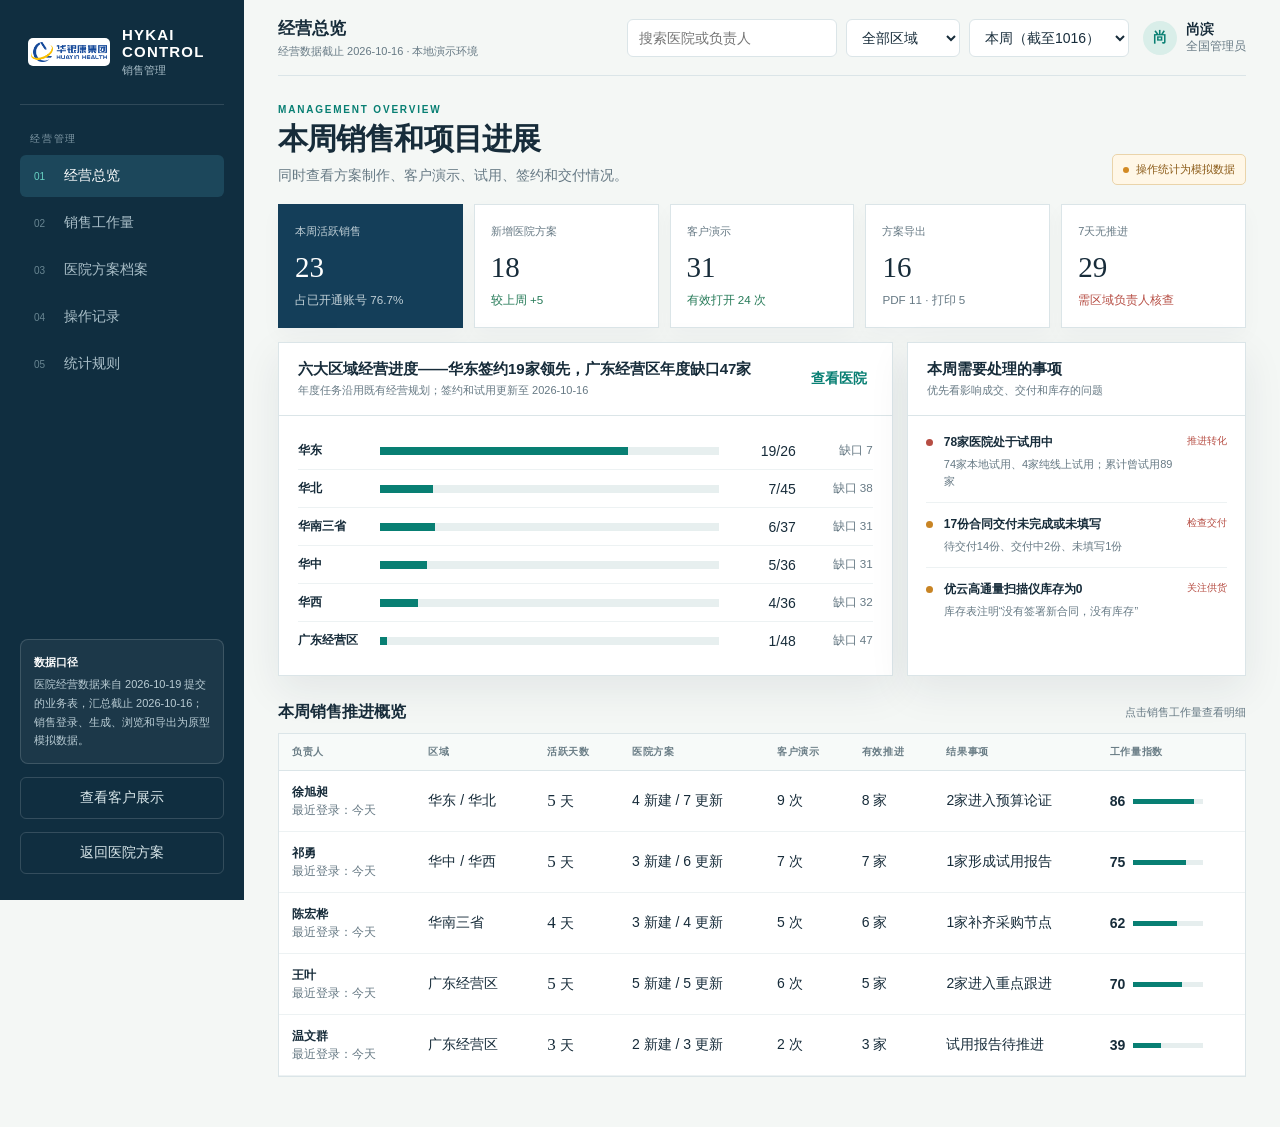
==== admin.html @ fdfa99e7 "Update admin.html via hykai-deploy" ====
<!doctype html>
<html lang="zh-CN">
<head>
  <meta charset="utf-8">
  <meta name="viewport" content="width=device-width,initial-scale=1">
  <title>HYKAI · 销售管理（本地演示版）</title>
  <meta name="description" content="HYKAI销售工作量、医院方案与周会经营数据管理原型。">
  <link rel="stylesheet" href="assets/admin.css">
</head>
<body>
  <div class="admin-shell">
    <aside class="admin-side">
      <div class="brand"><img src="assets/huayin-logo-color.png" alt="华银康集团"><div><b>HYKAI CONTROL</b><span>销售管理</span></div></div>
      <div class="side-label">经营管理</div>
      <nav class="side-nav">
        <button class="active" data-screen="overview"><i>01</i>经营总览</button>
        <button data-screen="sales"><i>02</i>销售工作量</button>
        <button data-screen="hospitals"><i>03</i>医院方案档案</button>
        <button data-screen="events"><i>04</i>操作记录</button>
        <button data-screen="settings"><i>05</i>统计规则</button>
      </nav>
      <div class="side-bottom">
        <div class="data-note"><b>数据口径</b>医院经营数据来自 2026-10-19 提交的业务表，汇总截止 2026-10-16；销售登录、生成、浏览和导出为原型模拟数据。</div>
        <a class="back-link" href="index.html#public" onclick="if(parent!==window){parent.postMessage({type:'hykai:navigate',portal:'public'},'*');return false}">查看客户展示</a>
        <a class="back-link" href="index.html#sales" onclick="if(parent!==window){parent.postMessage({type:'hykai:navigate',portal:'sales',salesView:'project'},'*');return false}">返回医院方案</a>
      </div>
    </aside>

    <main class="admin-main">
      <header class="topbar">
        <div class="top-copy"><b id="topTitle">经营总览</b><span>经营数据截止 2026-10-16 · 本地演示环境</span></div>
        <div class="top-tools"><input class="search" id="globalSearch" placeholder="搜索医院或负责人" aria-label="搜索医院或负责人"><select class="filter" id="globalRegion" aria-label="区域筛选"><option value="all">全部区域</option><option>华东</option><option>华北</option><option>华南三省</option><option>华中</option><option>华西</option><option>广东经营区</option></select><select class="period" aria-label="数据周期" title="当前原型录入截至2026-10-16的经营汇总"><option>本周（截至1016）</option></select><div class="account"><span class="avatar">尚</span><div><b>尚滨</b><small>全国管理员</small></div></div></div>
      </header>

      <section class="screen active" id="screen-overview">
        <div class="page-head"><div><div class="eyebrow">MANAGEMENT OVERVIEW</div><h1>本周销售和项目进展</h1><p>同时查看方案制作、客户演示、试用、签约和交付情况。</p></div><span class="demo-flag"><i></i>操作统计为模拟数据</span></div>
        <div class="kpi-grid">
          <article class="kpi featured"><span>本周活跃销售</span><strong>23</strong><small>占已开通账号 76.7%</small></article>
          <article class="kpi"><span>新增医院方案</span><strong>18</strong><small class="up">较上周 +5</small></article>
          <article class="kpi"><span>客户演示</span><strong>31</strong><small class="up">有效打开 24 次</small></article>
          <article class="kpi"><span>方案导出</span><strong>16</strong><small>PDF 11 · 打印 5</small></article>
          <article class="kpi"><span>7天无推进</span><strong>29</strong><small class="warn">需区域负责人核查</small></article>
        </div>
        <div class="grid-2">
          <article class="panel"><div class="panel-head"><div><h2>六大区域经营进度——华东签约19家领先，广东经营区年度缺口47家</h2><p>年度任务沿用既有经营规划；签约和试用更新至 2026-10-16</p></div><button class="text-btn" data-screen-jump="hospitals">查看医院</button></div><div class="region-bars" id="regionBars"></div></article>
          <article class="panel"><div class="panel-head"><div><h2>本周需要处理的事项</h2><p>优先看影响成交、交付和库存的问题</p></div></div><div class="alert-list"><div class="alert danger"><i></i><div><b>78家医院处于试用中</b><span>74家本地试用、4家纯线上试用；累计曾试用89家</span></div><em>推进转化</em></div><div class="alert"><i></i><div><b>17份合同交付未完成或未填写</b><span>待交付14份、交付中2份、未填写1份</span></div><em>检查交付</em></div><div class="alert"><i></i><div><b>优云高通量扫描仪库存为0</b><span>库存表注明“没有签署新合同，没有库存”</span></div><em>关注供货</em></div></div></article>
        </div>
        <div class="section-title"><h2>本周销售推进概览</h2><span>点击销售工作量查看明细</span></div>
        <div class="table-card"><table class="data-table"><thead><tr><th>负责人</th><th>区域</th><th>活跃天数</th><th>医院方案</th><th>客户演示</th><th>有效推进</th><th>结果事项</th><th>工作量指数</th></tr></thead><tbody id="overviewSales"></tbody></table></div>
      </section>

      <section class="screen" id="screen-sales">
        <div class="page-head"><div><div class="eyebrow">SALES EFFECTIVENESS</div><h1>销售工作量</h1><p>登录次数只用于了解工具是否在使用，不直接计入绩效；项目实际推进情况更重要。</p></div><button class="secondary" id="explainScore">查看计分口径</button></div>
        <div class="panel"><div class="work-summary"><div><span>建议管理结论</span><b style="font-family:inherit;font-size:16px;line-height:1.45">23人活跃，但有效推进集中在8人</b></div><div><span>登录次数</span><b>186</b></div><div><span>实质性方案更新</span><b>27</b></div><div><span>客户有效打开</span><b>24</b></div><div><span>阶段推进</span><b>14</b></div></div></div>
        <div class="work-definition" id="scoreDefinition"><b>默认口径：</b>新建方案3分，实质性修改2分，客户有效打开2分，生成/导出1分，更新下一步计划1分，进入试用/预算/签约等阶段5分；同一医院同一天重复操作只计算一次。</div>
        <div class="section-title"><h2>人员明细</h2><span>原型模拟数据 · 可按区域筛选</span></div>
        <div class="table-card"><table class="data-table"><thead><tr><th>负责人</th><th>所属区域</th><th>登录</th><th>方案新建/更新</th><th>客户演示</th><th>下一步计划</th><th>阶段推进</th><th>指数</th><th>管理判断</th></tr></thead><tbody id="salesRows"></tbody></table></div>
      </section>

      <section class="screen" id="screen-hospitals">
        <div class="page-head"><div><div class="eyebrow">HOSPITAL DOSSIER</div><h1>医院项目档案</h1><p>每家医院集中查看周会数据、方案版本和客户访问记录。</p></div><a class="primary" href="index.html" style="text-decoration:none">新建医院方案</a></div>
        <div class="hospital-tools"><input class="search" id="hospitalSearch" placeholder="搜索医院、负责人或城市"><select class="filter" id="hospitalStatus"><option value="all">全部状态</option><option value="trial">试用客户</option><option value="signed">签约客户</option></select></div>
        <div class="hospital-grid" id="hospitalGrid"></div>
      </section>

      <section class="screen" id="screen-events">
        <div class="page-head"><div><div class="eyebrow">AUDIT TRAIL</div><h1>操作记录</h1><p>记录谁在什么时间更新了哪家医院、哪个方案版本。正式上线后自动记录，销售不需要重复填表。</p></div><span class="demo-flag"><i></i>以下为模拟数据</span></div>
        <div class="table-card"><table class="data-table"><thead><tr><th>时间</th><th>销售</th><th>医院</th><th>动作</th><th>对象</th><th>结果</th><th>计分</th></tr></thead><tbody id="eventRows"></tbody></table></div>
      </section>

      <section class="screen" id="screen-settings">
        <div class="page-head"><div><div class="eyebrow">GOVERNANCE RULES</div><h1>统计和权限规则</h1><p>正式开发前，需要由管理层确认这些规则。</p></div></div>
        <div class="settings-note" id="settingsNotice" role="status">本地原型设置：开关状态仅保存在当前浏览器，用于确认管理规则；正式上线后需由后台权限与审计服务执行。</div>
        <div class="settings-grid"><article class="setting-card"><h3>登录只用于了解使用情况</h3><p>记录登录日期、最近使用时间和连续未登录天数，不把登录次数直接换成绩效分。</p><div class="switch-line"><span>记录登录事件</span><button class="switch active" type="button" data-setting="loginEvent" aria-label="记录登录事件" aria-pressed="true"></button></div></article><article class="setting-card"><h3>重复动作自动去重</h3><p>同一销售、同一医院、同一动作在同一天最多计一次，避免反复打开或导出形成虚假工作量。</p><div class="switch-line"><span>启用日级去重</span><button class="switch active" type="button" data-setting="dailyDedup" aria-label="启用日级去重" aria-pressed="true"></button></div></article><article class="setting-card"><h3>按角色控制查看范围</h3><p>销售看本人，区域负责人看本区域，事业线管理员看全国。下载和分享保留审计记录。</p><div class="switch-line"><span>启用分级权限</span><button class="switch active" type="button" data-setting="roleScope" aria-label="启用分级权限" aria-pressed="true"></button></div></article><article class="setting-card"><h3>客户链接设有效期</h3><p>客户演示链接默认7天失效，可加医院名称和销售姓名水印，禁止公开索引。</p><div class="switch-line"><span>启用安全分享</span><button class="switch active" type="button" data-setting="secureShare" aria-label="启用安全分享" aria-pressed="true"></button></div></article></div>
      </section>
    </main>
  </div>

  <div class="drawer-mask" id="drawerMask"><aside class="drawer"><button class="drawer-close" id="drawerClose" aria-label="关闭">×</button><div id="drawerContent"></div></aside></div>
  <script src="assets/admin.js"></script>
</body>
</html>
---- assets/admin.css ----
:root{
  --ink:#172c3a;--muted:#667984;--line:#dbe5e8;--paper:#f4f7f5;--white:#fff;
  --brand:#087f73;--brand-2:#0ba394;--navy:#143e59;--cyan:#dff4ef;
  --amber:#c88424;--red:#b64d43;--green:#277b59;--shadow:0 14px 38px rgba(23,44,58,.08)
}
*{box-sizing:border-box}html{scroll-behavior:smooth}body{margin:0;background:var(--paper);color:var(--ink);font-family:"PingFang SC","Microsoft YaHei",sans-serif;font-size:14px}button,input,select{font:inherit}button{cursor:pointer}.admin-shell{min-height:100vh;display:grid;grid-template-columns:244px minmax(0,1fr)}
.admin-side{position:sticky;top:0;height:100vh;padding:26px 20px;background:#102e40;color:#fff;display:flex;flex-direction:column}.brand{display:flex;align-items:center;gap:12px;padding:0 8px 26px;border-bottom:1px solid rgba(255,255,255,.13)}.brand img{width:82px;height:28px;object-fit:contain;background:#fff;border-radius:5px;padding:3px}.brand b{display:block;font-size:15px;letter-spacing:.08em}.brand span{display:block;color:#a9bec8;font-size:11px;margin-top:3px}.side-label{margin:27px 10px 9px;color:#829ba7;font-size:10px;letter-spacing:.18em}.side-nav{display:grid;gap:5px}.side-nav button{border:0;background:transparent;color:#abc0c9;text-align:left;padding:12px 14px;border-radius:6px;display:flex;gap:12px;align-items:center}.side-nav button i{font-style:normal;font-size:10px;color:#688591;width:18px}.side-nav button:hover,.side-nav button.active{background:#1c475b;color:#fff}.side-nav button.active i{color:#67d2c3}.side-bottom{margin-top:auto}.data-note{border:1px solid rgba(255,255,255,.15);background:rgba(255,255,255,.05);padding:13px;border-radius:8px;color:#b9ccd4;font-size:11px;line-height:1.7}.data-note b{display:block;color:#fff;margin-bottom:4px}.back-link{display:block;margin-top:13px;padding:11px 12px;color:#d9e7ea;text-decoration:none;border:1px solid rgba(255,255,255,.15);border-radius:6px;text-align:center}
.admin-main{min-width:0;padding:0 34px 50px}.topbar{height:76px;display:flex;align-items:center;justify-content:space-between;border-bottom:1px solid var(--line)}.top-copy b{font-size:17px}.top-copy span{display:block;color:var(--muted);font-size:11px;margin-top:4px}.top-tools{display:flex;align-items:center;gap:9px}.period,.filter,.search{border:1px solid var(--line);background:#fff;border-radius:6px;height:38px;padding:0 11px;color:var(--ink)}.search{width:210px}.account{display:flex;align-items:center;gap:9px;margin-left:5px}.avatar{width:34px;height:34px;border-radius:50%;display:grid;place-items:center;background:#d9eee9;color:var(--brand);font-weight:700}.account small{display:block;color:var(--muted)}
.screen{display:none}.screen.active{display:block}.page-head{padding:28px 0 19px;display:flex;justify-content:space-between;align-items:flex-end;gap:22px}.page-head h1{margin:4px 0 7px;font-family:"Songti SC",serif;font-size:30px;letter-spacing:-.03em}.page-head p{margin:0;color:var(--muted)}.eyebrow{color:var(--brand);font-size:10px;font-weight:700;letter-spacing:.18em}.primary,.secondary{border-radius:6px;padding:10px 15px;font-weight:650}.primary{background:var(--brand);border:1px solid var(--brand);color:white}.secondary{background:white;border:1px solid var(--line);color:var(--ink)}.demo-flag{display:inline-flex;align-items:center;gap:7px;padding:7px 10px;background:#fff7e7;color:#8b5b18;border:1px solid #ead4aa;border-radius:5px;font-size:11px}.demo-flag i{width:6px;height:6px;border-radius:50%;background:#d38a23}
.kpi-grid{display:grid;grid-template-columns:repeat(5,minmax(0,1fr));gap:11px}.kpi{background:#fff;border:1px solid var(--line);padding:17px 16px;min-height:124px;box-shadow:0 8px 20px rgba(23,44,58,.03)}.kpi span{color:var(--muted);font-size:11px}.kpi strong{display:block;font-family:Georgia,serif;font-size:29px;margin:12px 0 7px;font-weight:500}.kpi small{color:var(--muted)}.kpi small.up{color:var(--green)}.kpi small.warn{color:var(--red)}.kpi.featured{background:var(--navy);color:#fff;border-color:var(--navy)}.kpi.featured span,.kpi.featured small{color:#c2d1d8}
.grid-2{display:grid;grid-template-columns:minmax(0,1.45fr) minmax(310px,.8fr);gap:14px;margin-top:14px}.panel{background:#fff;border:1px solid var(--line);box-shadow:var(--shadow)}.panel-head{padding:17px 19px;border-bottom:1px solid var(--line);display:flex;align-items:center;justify-content:space-between;gap:15px}.panel-head h2{font-size:15px;margin:0}.panel-head p{margin:4px 0 0;font-size:11px;color:var(--muted)}.text-btn{border:0;background:transparent;color:var(--brand);font-weight:650}.region-bars{padding:16px 19px}.region-row{display:grid;grid-template-columns:70px 1fr 65px 65px;align-items:center;gap:12px;padding:10px 0;border-bottom:1px solid #edf2f3}.region-row:last-child{border:0}.region-row b{font-size:12px}.bar{height:8px;background:#e7efef;position:relative}.bar i{position:absolute;inset:0 auto 0 0;background:var(--brand)}.region-row span{text-align:right;font-variant-numeric:tabular-nums}.region-row small{text-align:right;color:var(--muted)}
.alert-list{padding:5px 18px 13px}.alert{display:grid;grid-template-columns:8px 1fr auto;gap:10px;padding:13px 0;border-bottom:1px solid #edf2f3}.alert:last-child{border:0}.alert i{width:7px;height:7px;border-radius:50%;margin-top:5px;background:var(--amber)}.alert.danger i{background:var(--red)}.alert b{display:block;font-size:12px;margin-bottom:4px}.alert span{color:var(--muted);font-size:11px}.alert em{font-style:normal;font-size:10px;color:var(--red);white-space:nowrap}
.section-title{display:flex;justify-content:space-between;align-items:center;margin:26px 0 10px}.section-title h2{font-size:16px;margin:0}.section-title span{font-size:11px;color:var(--muted)}.table-card{background:#fff;border:1px solid var(--line);overflow:auto}.data-table{width:100%;border-collapse:collapse;min-width:880px}.data-table th{text-align:left;background:#f7faf9;color:#6a7d86;font-size:10px;font-weight:600;letter-spacing:.06em;padding:11px 13px;border-bottom:1px solid var(--line)}.data-table td{padding:13px;border-bottom:1px solid #edf2f3;vertical-align:middle}.data-table tr:hover td{background:#f9fbfa}.name-cell b{display:block;font-size:12px}.name-cell small{color:var(--muted)}.metric-strong{font-family:Georgia,serif;font-size:17px}.pill{display:inline-block;padding:4px 7px;border-radius:3px;font-size:10px;background:#e9f5f2;color:var(--green)}.pill.warn{background:#fff0dd;color:#95601d}.pill.risk{background:#fae8e5;color:#9a3f37}.score{display:flex;align-items:center;gap:8px}.score-track{width:70px;height:5px;background:#e6eeee}.score-track i{display:block;height:100%;background:var(--brand)}
.work-summary{display:grid;grid-template-columns:1.1fr repeat(4,1fr);border-bottom:1px solid var(--line)}.work-summary>div{padding:18px;border-right:1px solid var(--line)}.work-summary>div:last-child{border:0}.work-summary span{font-size:10px;color:var(--muted)}.work-summary b{display:block;font-family:Georgia,serif;font-size:23px;margin-top:7px}.work-definition{margin-top:14px;background:#eaf4f1;border:1px solid #cde4de;padding:13px 16px;color:#375e59;font-size:12px;line-height:1.65}.work-definition b{color:#1e4d47}
.hospital-tools{display:flex;gap:9px;margin-bottom:12px}.hospital-tools .search{flex:1;max-width:390px}.hospital-grid{display:grid;grid-template-columns:repeat(3,minmax(260px,1fr));gap:12px}.hospital-card{background:#fff;border:1px solid var(--line);padding:17px;text-align:left;color:var(--ink);transition:.18s}.hospital-card:hover{transform:translateY(-2px);box-shadow:var(--shadow);border-color:#a7c9c3}.hospital-card-head{display:flex;justify-content:space-between;gap:15px}.hospital-card h3{font-size:14px;margin:0 0 5px}.hospital-card p{font-size:11px;color:var(--muted);margin:0}.hospital-meta{display:grid;grid-template-columns:repeat(3,1fr);gap:8px;margin:16px 0}.hospital-meta span{border-top:1px solid #e5ecee;padding-top:9px;color:var(--muted);font-size:10px}.hospital-meta b{display:block;color:var(--ink);font-size:13px;margin-top:3px}.hospital-foot{display:flex;justify-content:space-between;align-items:center;font-size:10px;color:var(--muted)}
.drawer-mask{position:fixed;inset:0;background:rgba(10,30,40,.42);display:none;z-index:10}.drawer-mask.open{display:block}.drawer{position:absolute;right:0;top:0;height:100%;width:min(560px,94vw);background:#fff;padding:26px 28px;overflow:auto;box-shadow:-20px 0 50px rgba(12,32,42,.2)}.drawer-close{position:absolute;right:20px;top:18px;border:0;background:#eef3f3;width:34px;height:34px;border-radius:50%;font-size:20px}.drawer h2{font-family:"Songti SC",serif;font-size:25px;margin:16px 0 7px}.drawer-sub{color:var(--muted)}.drawer-kpis{display:grid;grid-template-columns:repeat(3,1fr);gap:8px;margin:22px 0}.drawer-kpis div{background:#f3f7f6;padding:12px}.drawer-kpis span{font-size:10px;color:var(--muted)}.drawer-kpis b{display:block;margin-top:6px}.timeline-list{border-left:1px solid #cbdcda;margin:20px 0 0 7px;padding-left:20px}.event{position:relative;padding:0 0 19px}.event:before{content:"";position:absolute;left:-25px;top:4px;width:8px;height:8px;border-radius:50%;background:var(--brand);box-shadow:0 0 0 4px #e4f2ef}.event time{font-size:10px;color:var(--muted)}.event b{display:block;margin:4px 0}.event span{color:var(--muted);font-size:11px}.drawer-actions{display:flex;gap:9px;margin-top:18px}
.empty{padding:50px;text-align:center;color:var(--muted);grid-column:1/-1}.settings-note{margin:0 0 13px;padding:11px 14px;border:1px solid #cde4de;background:#edf7f4;color:#315f59;font-size:12px;line-height:1.6}.settings-grid{display:grid;grid-template-columns:repeat(2,minmax(280px,1fr));gap:13px}.setting-card{background:#fff;border:1px solid var(--line);padding:20px}.setting-card h3{margin:0 0 7px}.setting-card p{color:var(--muted);line-height:1.7}.switch-line{display:flex;justify-content:space-between;align-items:center;gap:12px;border-top:1px solid var(--line);padding-top:14px}.switch{flex:0 0 auto;width:42px;height:23px;border:0;padding:0;border-radius:12px;background:#aebbc0;position:relative;transition:.18s}.switch:after{content:"";position:absolute;width:17px;height:17px;border-radius:50%;background:#fff;left:3px;top:3px;transition:.18s}.switch.active{background:var(--brand)}.switch.active:after{left:22px}.switch:focus-visible{outline:3px solid rgba(8,127,115,.22);outline-offset:2px}
@media(max-width:1100px){.kpi-grid{grid-template-columns:repeat(3,1fr)}.hospital-grid{grid-template-columns:repeat(2,1fr)}.top-tools .search{display:none}}@media(max-width:760px){.admin-shell{display:block}.admin-side{position:relative;height:auto;padding:16px}.brand{padding-bottom:14px}.side-label,.data-note{display:none}.side-nav{display:grid;grid-template-columns:repeat(3,minmax(0,1fr));overflow:visible}.side-nav button{white-space:nowrap;padding:10px 8px;justify-content:center}.side-nav button i{display:none}.side-bottom{margin-top:12px}.admin-main{padding:0 15px 35px}.topbar{height:auto;padding:15px 0}.top-tools .filter,.top-tools .period,.account div{display:none}.page-head{align-items:flex-start;flex-direction:column}.kpi-grid{grid-template-columns:repeat(2,1fr)}.grid-2{grid-template-columns:1fr}.hospital-grid,.settings-grid{grid-template-columns:1fr}.work-summary{grid-template-columns:repeat(2,1fr)}.work-summary>div:first-child{grid-column:1/-1}.region-row{grid-template-columns:58px 1fr 50px}.region-row small{display:none}}
body.portal-embedded .topbar{height:62px;position:sticky;top:0;z-index:4;background:rgba(244,247,245,.96);backdrop-filter:blur(10px)}
body.portal-embedded .top-copy span,body.portal-embedded .account{display:none}
@media(max-width:760px){body.portal-embedded .admin-side{padding:7px 6px;background:#102e40}body.portal-embedded .brand,body.portal-embedded .side-label,body.portal-embedded .side-bottom{display:none}body.portal-embedded .side-nav{grid-template-columns:repeat(5,minmax(0,1fr));gap:2px}body.portal-embedded .side-nav button{min-width:0;padding:10px 2px;font-size:10px;line-height:1.15;white-space:normal;text-align:center}body.portal-embedded .admin-main{padding-top:0}body.portal-embedded .topbar{position:static;height:auto;padding:9px 0}body.portal-embedded .top-copy{display:none}body.portal-embedded .top-tools{width:100%;gap:6px}body.portal-embedded .top-tools .search{display:block;flex:1;min-width:0;width:auto}body.portal-embedded .top-tools .filter{display:block;width:104px;min-width:104px}body.portal-embedded .top-tools .period{display:none}}
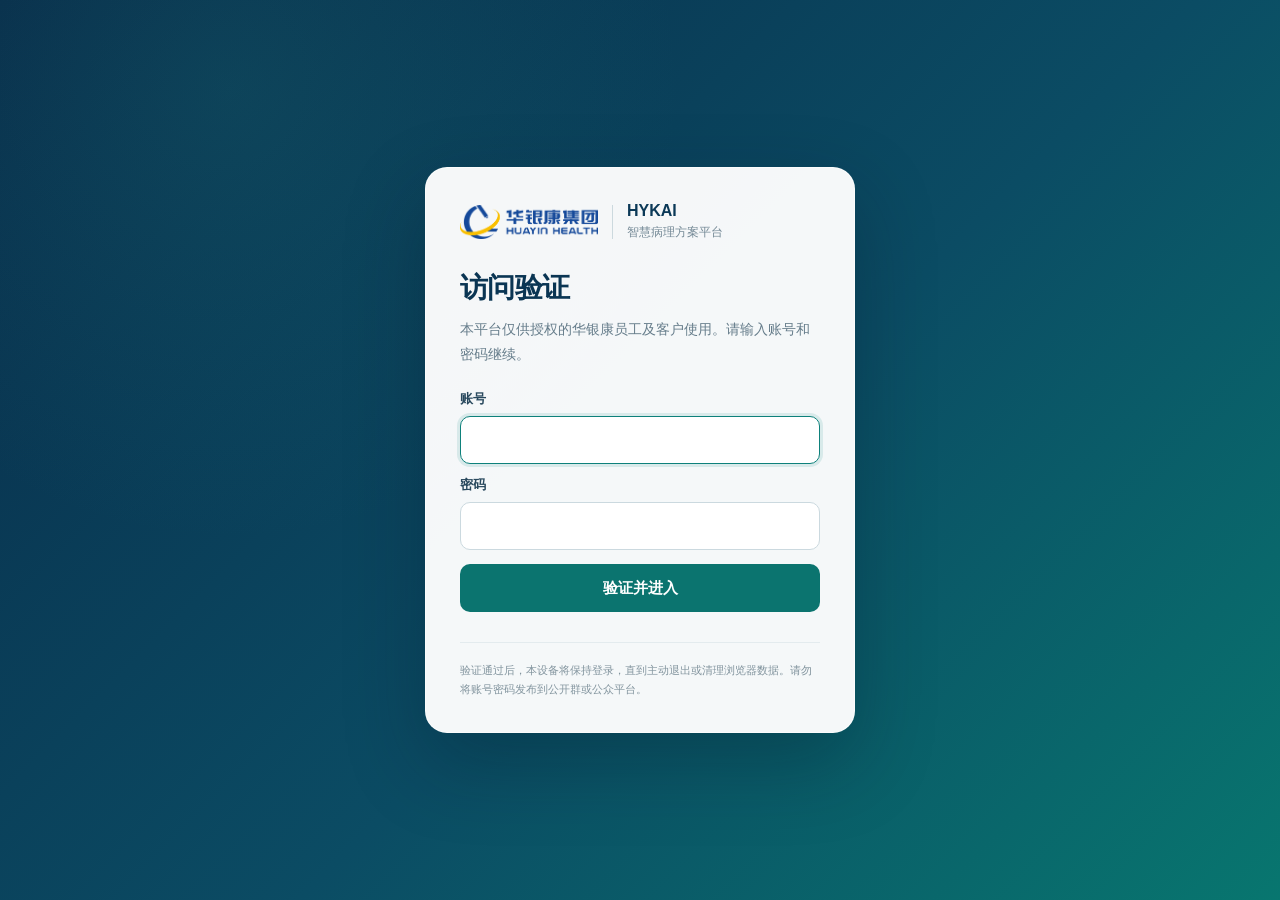
==== commit ff9b1ced: "Update admin.html via hykai-deploy" ====
--- a/admin.html
+++ b/admin.html
@@ -3,14 +3,18 @@
 <head>
   <meta charset="utf-8">
   <meta name="viewport" content="width=device-width,initial-scale=1">
+  <meta name="robots" content="noindex,nofollow,noarchive">
   <title>HYKAI · 销售管理（本地演示版）</title>
   <meta name="description" content="HYKAI销售工作量、医院方案与周会经营数据管理原型。">
+  <script>document.documentElement.classList.add('access-pending')</script>
+  <link rel="stylesheet" href="assets/access-control.css">
+  <script src="assets/access-control.js?v=20261019-performance" defer></script>
   <link rel="stylesheet" href="assets/admin.css">
 </head>
 <body>
   <div class="admin-shell">
     <aside class="admin-side">
-      <div class="brand"><img src="assets/huayin-logo-color.png" alt="华银康集团"><div><b>HYKAI CONTROL</b><span>销售管理</span></div></div>
+      <div class="brand"><img src="assets/public-logo.png" alt="华银康集团"><div><b>HYKAI CONTROL</b><span>销售管理</span></div></div>
       <div class="side-label">经营管理</div>
       <nav class="side-nav">
         <button class="active" data-screen="overview"><i>01</i>经营总览</button>
--- a/assets/access-control.css
+++ b/assets/access-control.css
@@ -0,0 +1,12 @@
+html.access-pending body{opacity:0!important}
+html.access-locked body{margin:0;min-height:100vh;background:#f3f7f8;opacity:1!important}
+html.access-locked body>:not(#hykai-access-gate){display:none!important}
+#hykai-access-gate{visibility:visible!important;position:fixed;inset:0;z-index:2147483647;display:grid;place-items:center;padding:24px;background:radial-gradient(circle at 18% 10%,rgba(34,139,134,.18),transparent 34%),linear-gradient(135deg,#082b49 0%,#0b4c64 55%,#08766f 100%);font-family:"PingFang SC","Microsoft YaHei",Arial,sans-serif;color:#163047}
+.hykai-access-card{width:min(430px,100%);padding:34px;border:1px solid rgba(255,255,255,.65);border-radius:22px;background:rgba(255,255,255,.96);box-shadow:0 30px 80px rgba(0,21,36,.28)}
+.hykai-access-brand{display:flex;align-items:center;gap:14px;margin-bottom:28px}.hykai-access-brand img{width:138px;height:auto}.hykai-access-brand span{height:34px;width:1px;background:#ccd9de}.hykai-access-brand b{display:block;color:#0b3957;font-size:16px}.hykai-access-brand small{display:block;margin-top:4px;color:#738895;font-size:12px}
+.hykai-access-card h1{margin:0 0 10px;color:#0a3553;font-size:28px;letter-spacing:-.02em}.hykai-access-card p{margin:0 0 24px;color:#667d8b;font-size:14px;line-height:1.75}
+.hykai-access-field{display:block}.hykai-access-field span{display:block;margin-bottom:8px;color:#28485d;font-size:13px;font-weight:700}.hykai-access-field input{width:100%;height:48px;border:1px solid #cbd9df;border-radius:10px;padding:0 13px;background:#fff;color:#132f42;font:600 16px Arial,sans-serif;letter-spacing:.06em;outline:none}.hykai-access-field input:focus{border-color:#0e817b;box-shadow:0 0 0 3px rgba(14,129,123,.12)}
+.hykai-access-submit{width:100%;height:48px;margin-top:14px;border:0;border-radius:10px;background:#0b746f;color:#fff;font-size:15px;font-weight:700;cursor:pointer}.hykai-access-submit:hover{background:#085f5b}.hykai-access-submit:disabled{opacity:.65;cursor:wait}
+.hykai-access-error{min-height:20px;margin:10px 0 0!important;color:#b53a33!important;font-size:13px!important}.hykai-access-foot{padding-top:18px;border-top:1px solid #e3ebee;color:#82949e;font-size:11px;line-height:1.65}
+.hykai-access-signout{position:fixed;right:14px;bottom:14px;z-index:2147483000;border:1px solid rgba(11,57,87,.18);border-radius:999px;padding:7px 11px;background:rgba(255,255,255,.9);color:#607581;font:12px "PingFang SC","Microsoft YaHei",sans-serif;box-shadow:0 5px 18px rgba(13,48,70,.12);cursor:pointer}.hykai-access-signout:hover{color:#0b746f;border-color:#0b746f}
+@media(max-width:520px){#hykai-access-gate{padding:16px}.hykai-access-card{padding:26px 22px;border-radius:18px}.hykai-access-card h1{font-size:24px}.hykai-access-brand img{width:124px}}
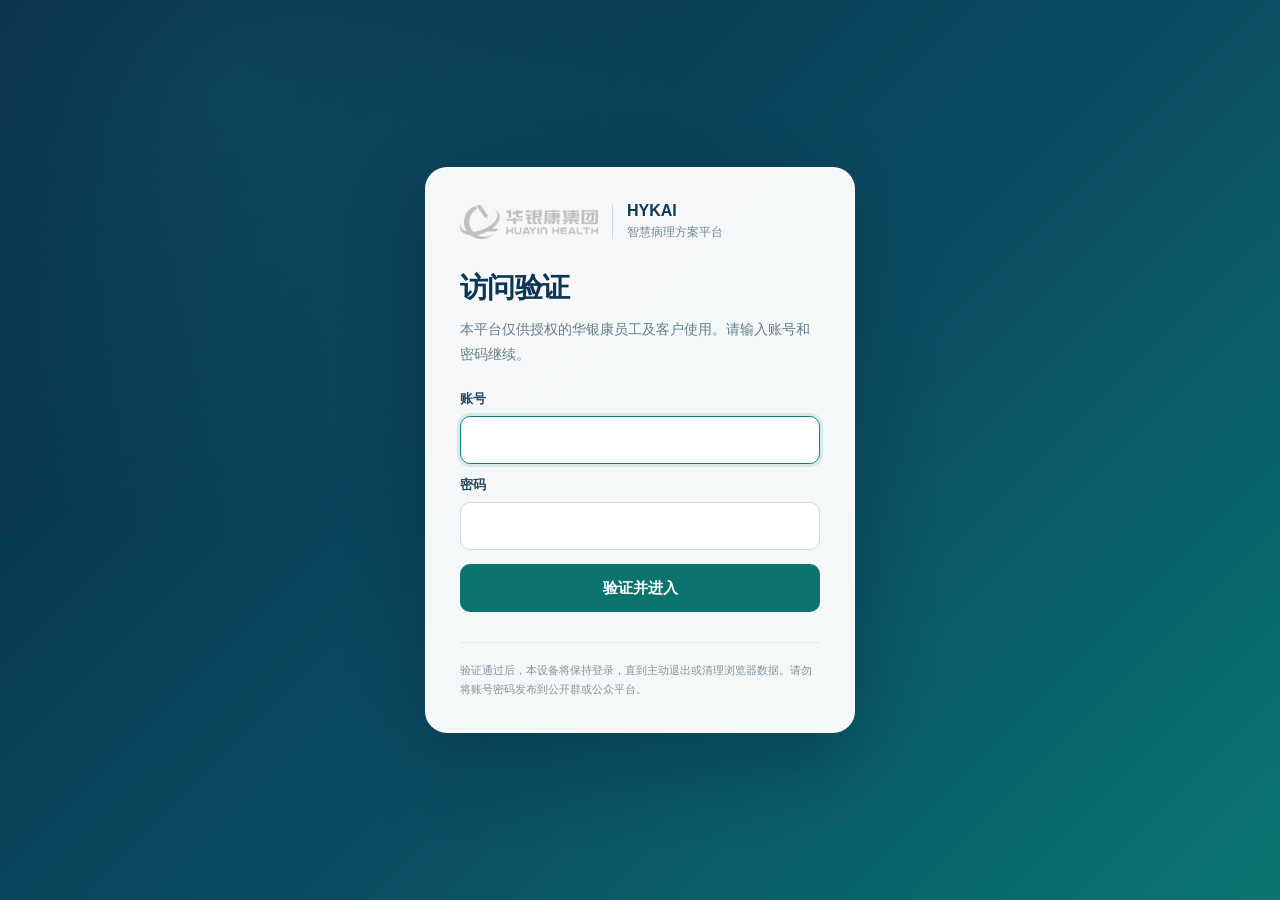
==== commit 6321df94: "Update admin.html via hykai-deploy" ====
--- a/admin.html
+++ b/admin.html
@@ -4,7 +4,7 @@
   <meta charset="utf-8">
   <meta name="viewport" content="width=device-width,initial-scale=1">
   <meta name="robots" content="noindex,nofollow,noarchive">
-  <title>HYKAI · 销售管理（本地演示版）</title>
+  <title>HYKAI · 销售管理</title>
   <meta name="description" content="HYKAI销售工作量、医院方案与周会经营数据管理原型。">
   <script>document.documentElement.classList.add('access-pending')</script>
   <link rel="stylesheet" href="assets/access-control.css">
@@ -24,7 +24,7 @@
         <button data-screen="settings"><i>05</i>统计规则</button>
       </nav>
       <div class="side-bottom">
-        <div class="data-note"><b>数据口径</b>医院经营数据来自 2026-10-19 提交的业务表，汇总截止 2026-10-16；销售登录、生成、浏览和导出为原型模拟数据。</div>
+        <div class="data-note"><b>数据口径</b>签约、试用、交付和设备来自《智慧病理业务管理表20261030.xlsx》；平台使用量来自 PanoPath AI 后台，提取于 2026-10-30 08:41 PDT。销售登录、浏览和导出仍为模拟数据，不用于绩效。</div>
         <a class="back-link" href="index.html#public" onclick="if(parent!==window){parent.postMessage({type:'hykai:navigate',portal:'public'},'*');return false}">查看客户展示</a>
         <a class="back-link" href="index.html#sales" onclick="if(parent!==window){parent.postMessage({type:'hykai:navigate',portal:'sales',salesView:'project'},'*');return false}">返回医院方案</a>
       </div>
@@ -32,22 +32,22 @@
 
     <main class="admin-main">
       <header class="topbar">
-        <div class="top-copy"><b id="topTitle">经营总览</b><span>经营数据截止 2026-10-16 · 本地演示环境</span></div>
-        <div class="top-tools"><input class="search" id="globalSearch" placeholder="搜索医院或负责人" aria-label="搜索医院或负责人"><select class="filter" id="globalRegion" aria-label="区域筛选"><option value="all">全部区域</option><option>华东</option><option>华北</option><option>华南三省</option><option>华中</option><option>华西</option><option>广东经营区</option></select><select class="period" aria-label="数据周期" title="当前原型录入截至2026-10-16的经营汇总"><option>本周（截至1016）</option></select><div class="account"><span class="avatar">尚</span><div><b>尚滨</b><small>全国管理员</small></div></div></div>
+        <div class="top-copy"><b id="topTitle">经营总览</b><span>业务表版本 2026-10-30 · 平台提取 2026-10-30 08:41 PDT</span></div>
+        <div class="top-tools"><input class="search" id="globalSearch" placeholder="搜索医院或负责人" aria-label="搜索医院或负责人"><select class="filter" id="globalRegion" aria-label="区域筛选"><option value="all">全部区域</option><option>华东</option><option>华北</option><option>华南三省</option><option>华中</option><option>华西</option><option>广东经营区</option></select><select class="period" aria-label="数据周期" title="业务表文件版本2026-10-30"><option>2026-10-30快照</option></select><div class="account"><span class="avatar">尚</span><div><b>尚滨</b><small>全国管理员</small></div></div></div>
       </header>
 
       <section class="screen active" id="screen-overview">
-        <div class="page-head"><div><div class="eyebrow">MANAGEMENT OVERVIEW</div><h1>本周销售和项目进展</h1><p>同时查看方案制作、客户演示、试用、签约和交付情况。</p></div><span class="demo-flag"><i></i>操作统计为模拟数据</span></div>
+        <div class="page-head"><div><div class="eyebrow">MANAGEMENT OVERVIEW</div><h1>业务数据与平台使用快照</h1><p>签约、试用和交付看业务表，真实切片使用量看 PanoPath AI 后台。</p></div><span class="demo-flag"><i></i>网站操作统计仍为模拟数据</span></div>
         <div class="kpi-grid">
-          <article class="kpi featured"><span>本周活跃销售</span><strong>23</strong><small>占已开通账号 76.7%</small></article>
-          <article class="kpi"><span>新增医院方案</span><strong>18</strong><small class="up">较上周 +5</small></article>
-          <article class="kpi"><span>客户演示</span><strong>31</strong><small class="up">有效打开 24 次</small></article>
-          <article class="kpi"><span>方案导出</span><strong>16</strong><small>PDF 11 · 打印 5</small></article>
-          <article class="kpi"><span>7天无推进</span><strong>29</strong><small class="warn">需区域负责人核查</small></article>
+          <article class="kpi featured"><span>当前有效签约</span><strong>44</strong><small>47 条累计签约，减退单 3 条</small></article>
+          <article class="kpi"><span>累计完成装机试用</span><strong>82</strong><small class="up">逐行复核口径</small></article>
+          <article class="kpi"><span>试用累计上传</span><strong>64,322</strong><small>业务表汇总，非平台全量</small></article>
+          <article class="kpi"><span>试用超期未处置</span><strong>28</strong><small class="warn">需区域负责人核查</small></article>
+          <article class="kpi"><span>近一年平台切片</span><strong>405.8万</strong><small>2025-11-05 至 2026-10-30</small></article>
         </div>
         <div class="grid-2">
-          <article class="panel"><div class="panel-head"><div><h2>六大区域经营进度——华东签约19家领先，广东经营区年度缺口47家</h2><p>年度任务沿用既有经营规划；签约和试用更新至 2026-10-16</p></div><button class="text-btn" data-screen-jump="hospitals">查看医院</button></div><div class="region-bars" id="regionBars"></div></article>
-          <article class="panel"><div class="panel-head"><div><h2>本周需要处理的事项</h2><p>优先看影响成交、交付和库存的问题</p></div></div><div class="alert-list"><div class="alert danger"><i></i><div><b>78家医院处于试用中</b><span>74家本地试用、4家纯线上试用；累计曾试用89家</span></div><em>推进转化</em></div><div class="alert"><i></i><div><b>17份合同交付未完成或未填写</b><span>待交付14份、交付中2份、未填写1份</span></div><em>检查交付</em></div><div class="alert"><i></i><div><b>优云高通量扫描仪库存为0</b><span>库存表注明“没有签署新合同，没有库存”</span></div><em>关注供货</em></div></div></article>
+          <article class="panel"><div class="panel-head"><div><h2>六大区域有效签约进度——华东20条领先，广东经营区年度缺口46条</h2><p>年度目标256条；累计签约47条、退单3条，有效44条</p></div><button class="text-btn" data-screen-jump="hospitals">查看医院</button></div><div class="region-bars" id="regionBars"></div></article>
+          <article class="panel"><div class="panel-head"><div><h2>需要处理的数据与项目问题</h2><p>先统一口径，再用于对外展示和绩效统计</p></div></div><div class="alert-list"><div class="alert danger"><i></i><div><b>试用汇总公式漏计新疆2家</b><span>逐行合计82家，原公式仅得到80家；超期数同样少计2家</span></div><em>修正源表</em></div><div class="alert"><i></i><div><b>签约汇总47条，明细51条</b><span>汇总填报退单3条，但明细备注仅能明确识别1条</span></div><em>确认清单</em></div><div class="alert"><i></i><div><b>试用超期未处置28家</b><span>业务表逐行复核口径，需结合实际撤机、转签约和延期情况清理</span></div><em>推进处置</em></div></div></article>
         </div>
         <div class="section-title"><h2>本周销售推进概览</h2><span>点击销售工作量查看明细</span></div>
         <div class="table-card"><table class="data-table"><thead><tr><th>负责人</th><th>区域</th><th>活跃天数</th><th>医院方案</th><th>客户演示</th><th>有效推进</th><th>结果事项</th><th>工作量指数</th></tr></thead><tbody id="overviewSales"></tbody></table></div>
@@ -62,7 +62,7 @@
       </section>
 
       <section class="screen" id="screen-hospitals">
-        <div class="page-head"><div><div class="eyebrow">HOSPITAL DOSSIER</div><h1>医院项目档案</h1><p>每家医院集中查看周会数据、方案版本和客户访问记录。</p></div><a class="primary" href="index.html" style="text-decoration:none">新建医院方案</a></div>
+        <div class="page-head"><div><div class="eyebrow">HOSPITAL DOSSIER</div><h1>医院项目样例档案</h1><p>业务状态已按2026-10-30表格核对；方案版本、客户浏览和登录次数仍为原型模拟数据。</p></div><a class="primary" href="index.html" style="text-decoration:none">新建医院方案</a></div>
         <div class="hospital-tools"><input class="search" id="hospitalSearch" placeholder="搜索医院、负责人或城市"><select class="filter" id="hospitalStatus"><option value="all">全部状态</option><option value="trial">试用客户</option><option value="signed">签约客户</option></select></div>
         <div class="hospital-grid" id="hospitalGrid"></div>
       </section>
